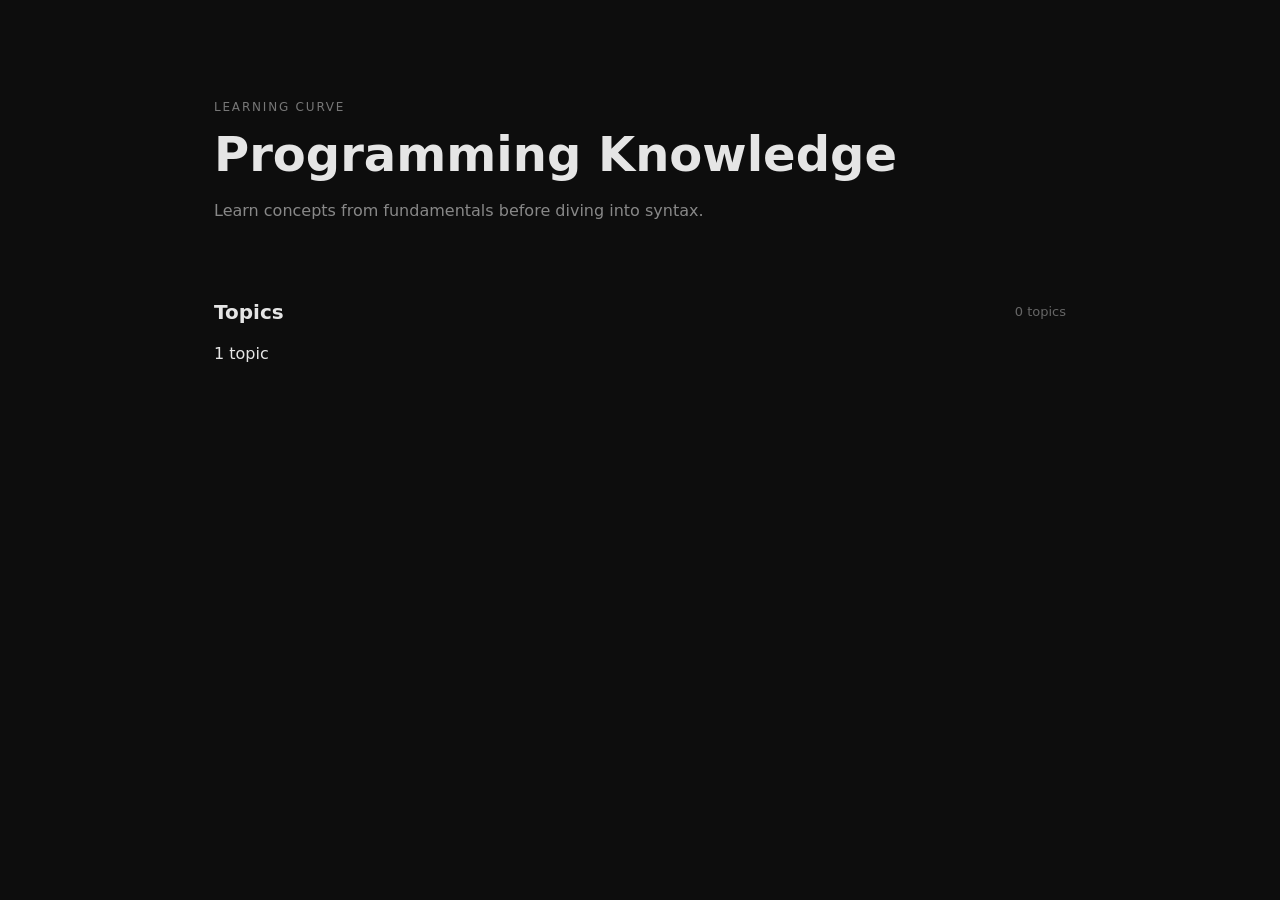
==== index.html @ 0777bcb2 "curves" ====
<!doctype html>
<html lang="en">
	<head>
		<meta charset="UTF-8" />
		<meta name="viewport" content="width=device-width, initial-scale=1.0" />

		<title>Learning Curve</title>

		<link rel="stylesheet" href="./style.css" />
	</head>

	<body>
		<header class="hero">
			<p class="eyebrow">LEARNING CURVE</p>

			<h1>Programming Knowledge</h1>

			<p class="description">
				Learn concepts from fundamentals before diving into syntax.
			</p>
		</header>

		<main>
			<section>
				<div class="section-header">
					<h2>Topics</h2>
					<span id="topic-count">0 topics</span>
				</div>

				<div id="topics" class="topics">
					<!-- JavaScript generates topics here -->
				</div>
			</section>
		</main>

		<script src="./script.js"></script>
	</body>
</html>
---- style.css ----
* {
	box-sizing: border-box;
}

body {
	margin: 0;
	min-height: 100vh;
	font-family: system-ui, sans-serif;
	background: #0d0d0d;
	color: #e5e5e5;
}

.hero {
	max-width: 900px;
	margin: 0 auto;
	padding: 100px 24px 60px;
}

.eyebrow {
	margin: 0 0 12px;
	font-size: 12px;
	letter-spacing: 0.15em;
	color: #777;
}

h1 {
	margin: 0;
	font-size: 48px;
	font-weight: 600;
}

.description {
	max-width: 600px;
	margin-top: 16px;
	color: #888;
	line-height: 1.6;
}

main {
	max-width: 900px;
	margin: 0 auto;
	padding: 0 24px 80px;
}

.section-header {
	display: flex;
	align-items: center;
	justify-content: space-between;
	margin-bottom: 20px;
}

.section-header h2 {
	margin: 0;
	font-size: 20px;
}

#topic-count {
	color: #666;
	font-size: 13px;
}

.topics {
	display: grid;
	gap: 10px;
}

.topic-card {
	display: block;
	padding: 20px;
	border: 1px solid #242424;
	color: #ddd;
	text-decoration: none;
	background: #111;
	transition:
		border-color 150ms ease,
		background 150ms ease;
}

.topic-card:hover {
	border-color: #444;
	background: #151515;
}
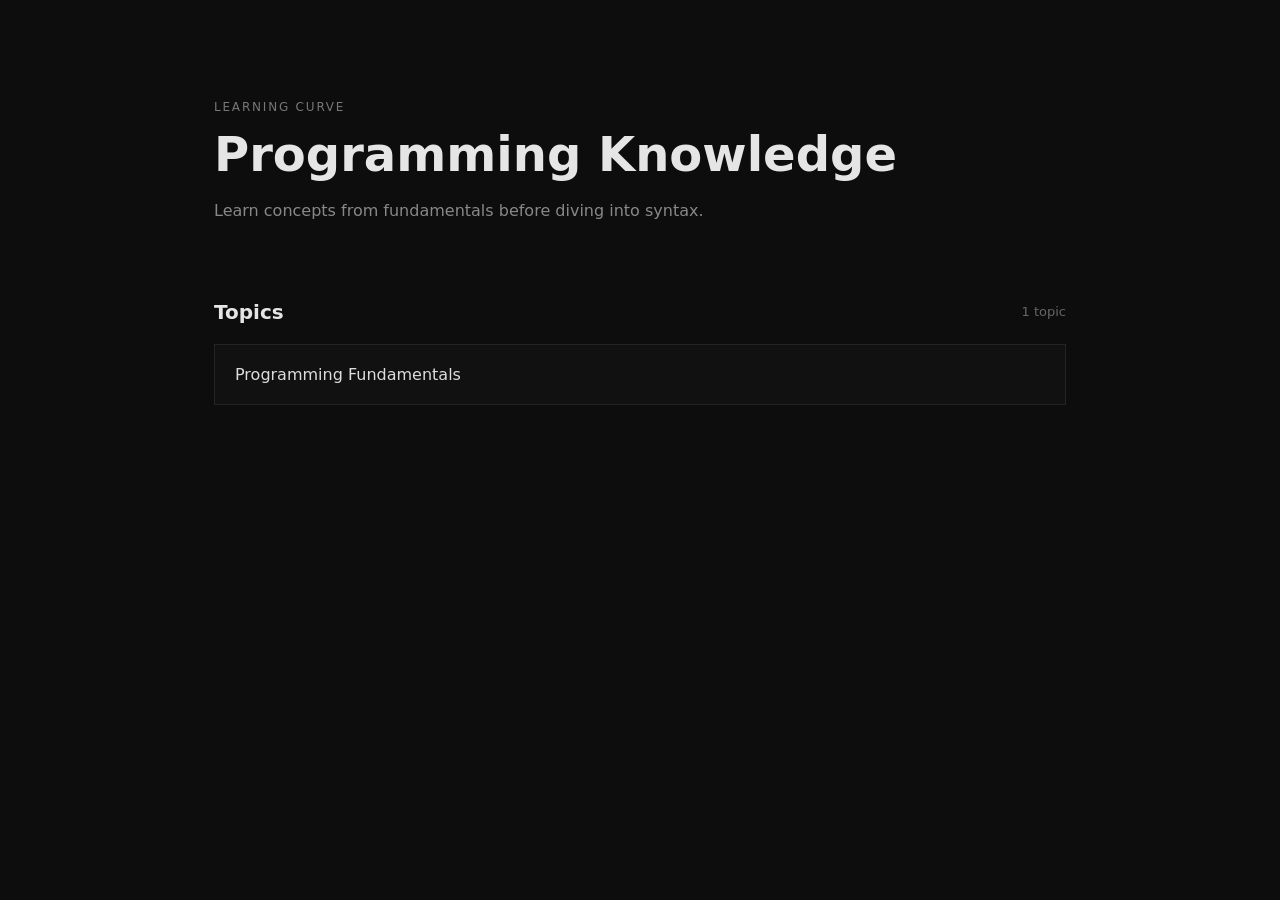
==== commit 073a267d: "Add programming fundamentals topic and styles" ====
--- a/index.html
+++ b/index.html
@@ -28,7 +28,7 @@
 				</div>
 
 				<div id="topics" class="topics">
-					<!-- JavaScript generates topics here -->
+					<!-- Topics are generated by JavaScript -->
 				</div>
 			</section>
 		</main>
--- a/style.css
+++ b/style.css
@@ -1,11 +1,34 @@
 * {
 	box-sizing: border-box;
 }
+html {
+	scrollbar-width: thin;
+	scrollbar-color: #333 transparent;
+}
 
+::-webkit-scrollbar {
+	width: 6px;
+}
+
+::-webkit-scrollbar-track {
+	background: transparent;
+}
+
+::-webkit-scrollbar-thumb {
+	background: #333;
+	border-radius: 0;
+}
+
+::-webkit-scrollbar-thumb:hover {
+	background: #444;
+}
 body {
 	margin: 0;
 	min-height: 100vh;
+	overflow-x: hidden;
+
 	font-family: system-ui, sans-serif;
+
 	background: #0d0d0d;
 	color: #e5e5e5;
 }
@@ -18,13 +41,16 @@
 
 .eyebrow {
 	margin: 0 0 12px;
+
 	font-size: 12px;
 	letter-spacing: 0.15em;
+
 	color: #777;
 }
 
 h1 {
 	margin: 0;
+
 	font-size: 48px;
 	font-weight: 600;
 }
@@ -32,6 +58,7 @@
 .description {
 	max-width: 600px;
 	margin-top: 16px;
+
 	color: #888;
 	line-height: 1.6;
 }
@@ -46,11 +73,13 @@
 	display: flex;
 	align-items: center;
 	justify-content: space-between;
+
 	margin-bottom: 20px;
 }
 
 .section-header h2 {
 	margin: 0;
+
 	font-size: 20px;
 }
 
@@ -66,11 +95,16 @@
 
 .topic-card {
 	display: block;
+
 	padding: 20px;
+
 	border: 1px solid #242424;
+
+	background: #111;
 	color: #ddd;
+
 	text-decoration: none;
-	background: #111;
+
 	transition:
 		border-color 150ms ease,
 		background 150ms ease;
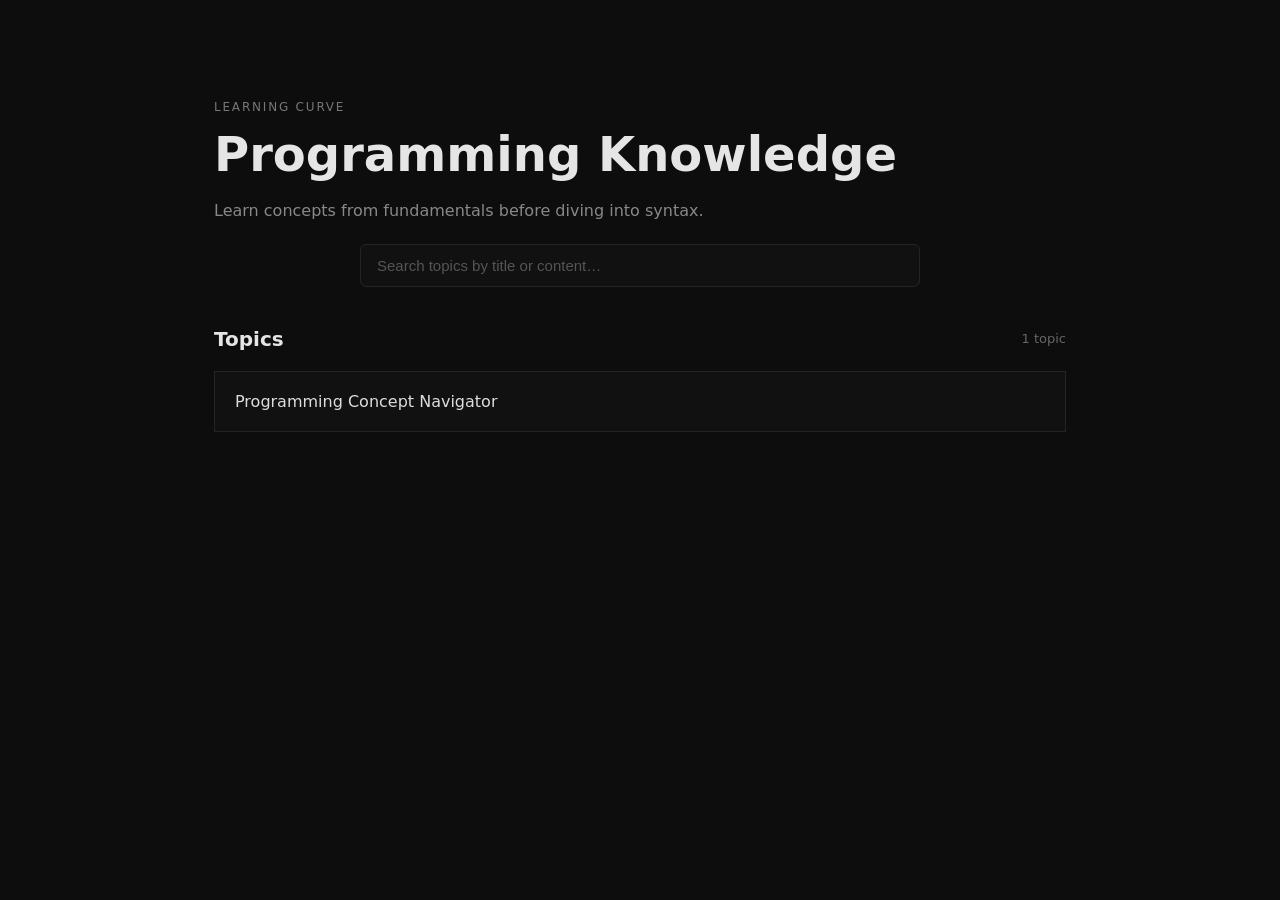
==== commit b9345ed9: "Add dynamic topic index with search: build_index.py scans topics/ and generates index.json + script." ====
--- a/index.html
+++ b/index.html
@@ -11,13 +11,20 @@
 
 	<body>
 		<header class="hero">
-			<p class="eyebrow">LEARNING CURVE</p>
+		  <p class="eyebrow">LEARNING CURVE</p>
 
-			<h1>Programming Knowledge</h1>
+		  <h1>Programming Knowledge</h1>
 
-			<p class="description">
-				Learn concepts from fundamentals before diving into syntax.
-			</p>
+		  <p class="description">
+		    Learn concepts from fundamentals before diving into syntax.
+		  </p>
+		  <input
+		    id="search-input"
+		    class="search-bar"
+		    type="text"
+		    placeholder="Search topics by title or content…"
+		    autocomplete="off"
+		  />
 		</header>
 
 		<main>
@@ -30,7 +37,8 @@
 				<div id="topics" class="topics">
 					<!-- Topics are generated by JavaScript -->
 				</div>
-			</section>
+				<div id="no-results" class="no-results"></div>
+				</section>
 		</main>
 
 		<script src="./script.js"></script>
--- a/style.css
+++ b/style.css
@@ -36,7 +36,7 @@
 .hero {
 	max-width: 900px;
 	margin: 0 auto;
-	padding: 100px 24px 60px;
+	padding: 100px 24px 32px;
 }
 
 .eyebrow {
@@ -57,10 +57,33 @@
 
 .description {
 	max-width: 600px;
-	margin-top: 16px;
+	margin: 16px 0 20px;
 
 	color: #888;
 	line-height: 1.6;
+}
+
+.search-bar {
+	display: block;
+	width: 100%;
+	max-width: 560px;
+	margin: 0 auto 8px;
+	padding: 12px 16px;
+	font-size: 15px;
+	background: #111;
+	border: 1px solid #242424;
+	color: #e5e5e5;
+	border-radius: 6px;
+	outline: none;
+	transition: border-color 150ms ease;
+}
+
+.search-bar::placeholder {
+	color: #555;
+}
+
+.search-bar:focus {
+	border-color: #555;
 }
 
 main {
@@ -114,3 +137,15 @@
 	border-color: #444;
 	background: #151515;
 }
+
+.no-results {
+	margin-top: 24px;
+	padding: 24px;
+	text-align: center;
+	color: #666;
+	font-size: 14px;
+	background: #111;
+	border: 1px dashed #242424;
+	border-radius: 6px;
+	display: none;
+}
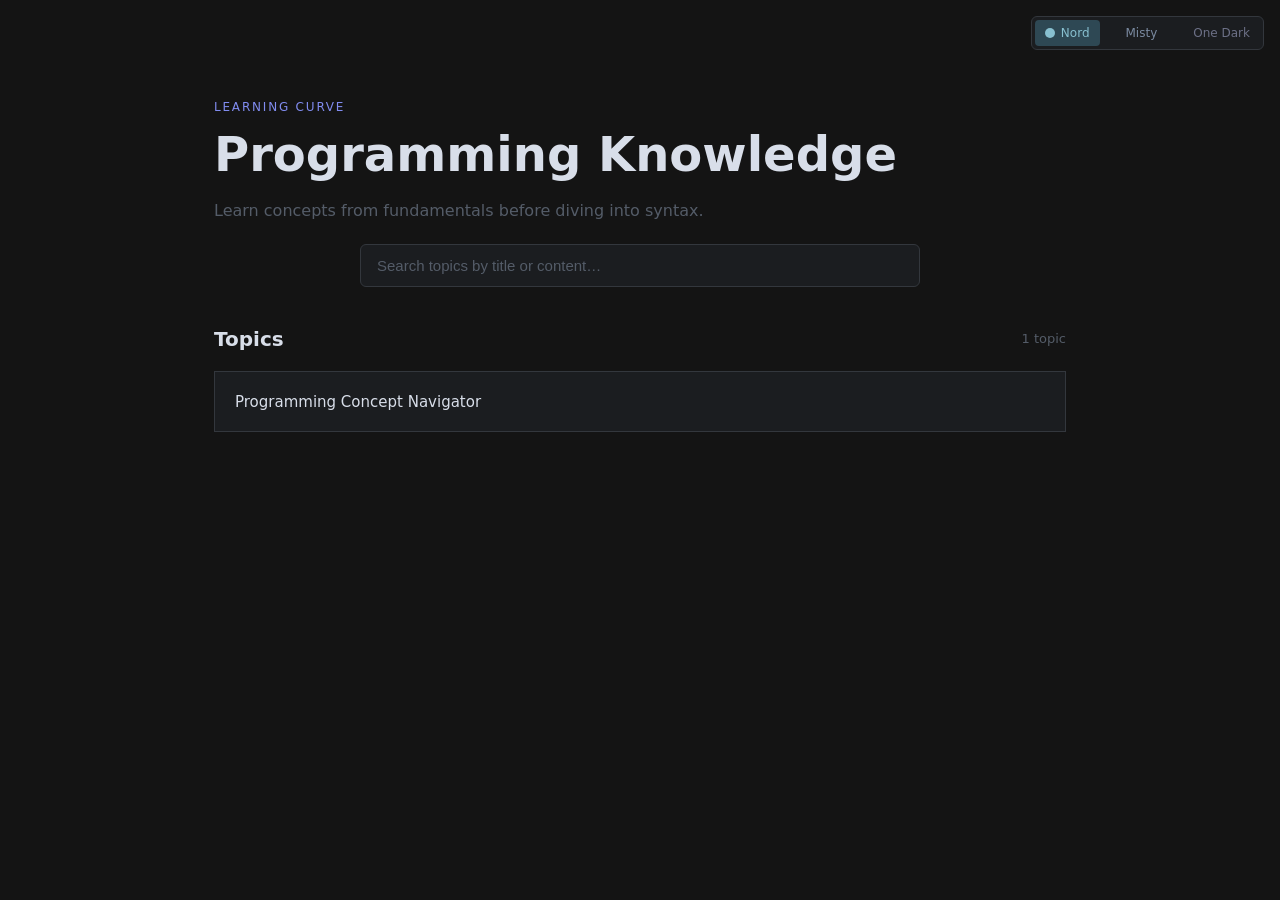
==== commit 87da1513: "Add 3-theme token system: nord, misty, onedark — single data-theme attribute controls all colors acr" ====
--- a/index.html
+++ b/index.html
@@ -7,10 +7,12 @@
 		<title>Learning Curve</title>
 
 		<link rel="stylesheet" href="./style.css" />
+		<link rel="stylesheet" href="./themes.css" />
 	</head>
 
 	<body>
-		<header class="hero">
+		<div id="theme-switcher"></div>
+	<header class="hero">
 		  <p class="eyebrow">LEARNING CURVE</p>
 
 		  <h1>Programming Knowledge</h1>
@@ -41,6 +43,7 @@
 				</section>
 		</main>
 
-		<script src="./script.js"></script>
+		<script src="./theme.js"></script>
+	<script src="./script.js"></script>
 	</body>
 </html>
--- a/style.css
+++ b/style.css
@@ -1,151 +1,255 @@
+/* ============================================================
+   Landing page — all colours via [data-theme] tokens.
+   See themes.css for the three palettes: nord | misty | onedark
+   ============================================================ */
+
 * {
-	box-sizing: border-box;
-}
+  box-sizing: border-box;
+}
+
 html {
-	scrollbar-width: thin;
-	scrollbar-color: #333 transparent;
+  scrollbar-width: thin;
+  scrollbar-color: var(--border) transparent;
 }
 
 ::-webkit-scrollbar {
-	width: 6px;
+  width: 6px;
 }
 
 ::-webkit-scrollbar-track {
-	background: transparent;
+  background: transparent;
 }
 
 ::-webkit-scrollbar-thumb {
-	background: #333;
-	border-radius: 0;
+  background: var(--border);
+  border-radius: 0;
 }
 
 ::-webkit-scrollbar-thumb:hover {
-	background: #444;
-}
+  background: var(--faint);
+}
+
 body {
-	margin: 0;
-	min-height: 100vh;
-	overflow-x: hidden;
-
-	font-family: system-ui, sans-serif;
-
-	background: #0d0d0d;
-	color: #e5e5e5;
-}
+  margin: 0;
+  min-height: 100vh;
+  overflow-x: hidden;
+
+  font-family: var(--font-sans);
+
+  background: var(--bg);
+  color: var(--text);
+}
+
+/* ---------- Hero ---------- */
 
 .hero {
-	max-width: 900px;
-	margin: 0 auto;
-	padding: 100px 24px 32px;
+  max-width: 900px;
+  margin: 0 auto;
+  padding: 100px 24px 32px;
 }
 
 .eyebrow {
-	margin: 0 0 12px;
-
-	font-size: 12px;
-	letter-spacing: 0.15em;
-
-	color: #777;
+  margin: 0 0 12px;
+
+  font-size: 12px;
+  letter-spacing: 0.15em;
+
+  color: var(--muted);
 }
 
 h1 {
-	margin: 0;
-
-	font-size: 48px;
-	font-weight: 600;
+  margin: 0;
+
+  font-size: 48px;
+  font-weight: 600;
 }
 
 .description {
-	max-width: 600px;
-	margin: 16px 0 20px;
-
-	color: #888;
-	line-height: 1.6;
-}
+  max-width: 600px;
+  margin: 16px 0 20px;
+
+  color: var(--faint);
+  line-height: 1.6;
+}
+
+/* ---------- Search ---------- */
 
 .search-bar {
-	display: block;
-	width: 100%;
-	max-width: 560px;
-	margin: 0 auto 8px;
-	padding: 12px 16px;
-	font-size: 15px;
-	background: #111;
-	border: 1px solid #242424;
-	color: #e5e5e5;
-	border-radius: 6px;
-	outline: none;
-	transition: border-color 150ms ease;
+  display: block;
+  width: 100%;
+  max-width: 560px;
+  margin: 0 auto 8px;
+  padding: 12px 16px;
+  font-size: 15px;
+
+  background: var(--panel);
+  border: 1px solid var(--border);
+  color: var(--text);
+  border-radius: var(--radius-sm);
+  outline: none;
+  transition: border-color 150ms ease;
 }
 
 .search-bar::placeholder {
-	color: #555;
+  color: var(--faint);
 }
 
 .search-bar:focus {
-	border-color: #555;
-}
+  border-color: var(--accent-2);
+}
+
+/* ---------- Main ---------- */
 
 main {
-	max-width: 900px;
-	margin: 0 auto;
-	padding: 0 24px 80px;
+  max-width: 900px;
+  margin: 0 auto;
+  padding: 0 24px 80px;
 }
 
 .section-header {
-	display: flex;
-	align-items: center;
-	justify-content: space-between;
-
-	margin-bottom: 20px;
+  display: flex;
+  align-items: center;
+  justify-content: space-between;
+
+  margin-bottom: 20px;
 }
 
 .section-header h2 {
-	margin: 0;
-
-	font-size: 20px;
+  margin: 0;
+  font-size: 20px;
 }
 
 #topic-count {
-	color: #666;
-	font-size: 13px;
-}
+  color: var(--faint);
+  font-size: 13px;
+}
+
+/* ---------- Topic cards ---------- */
 
 .topics {
-	display: grid;
-	gap: 10px;
+  display: grid;
+  gap: 10px;
 }
 
 .topic-card {
-	display: block;
-
-	padding: 20px;
-
-	border: 1px solid #242424;
-
-	background: #111;
-	color: #ddd;
-
-	text-decoration: none;
-
-	transition:
-		border-color 150ms ease,
-		background 150ms ease;
+  display: block;
+
+  padding: 20px;
+
+  border: 1px solid var(--border);
+  background: var(--panel);
+  color: var(--text);
+
+  text-decoration: none;
+
+  transition:
+    border-color 150ms ease,
+    background 150ms ease;
 }
 
 .topic-card:hover {
-	border-color: #444;
-	background: #151515;
-}
+  border-color: var(--accent-2);
+  background: var(--hover-bg);
+}
+
+.topic-title {
+  font-size: 15px;
+  font-weight: 500;
+}
+
+.topic-match {
+  display: block;
+  margin-top: 6px;
+  font-size: 12px;
+  color: var(--muted);
+}
+
+/* ---------- No results ---------- */
 
 .no-results {
-	margin-top: 24px;
-	padding: 24px;
-	text-align: center;
-	color: #666;
-	font-size: 14px;
-	background: #111;
-	border: 1px dashed #242424;
-	border-radius: 6px;
-	display: none;
-}
+  margin-top: 24px;
+  padding: 24px;
+  text-align: center;
+  color: var(--faint);
+  font-size: 14px;
+
+  background: var(--panel);
+  border: 1px dashed var(--border);
+  border-radius: var(--radius-sm);
+  display: none;
+}
+
+/* ---------- Theme switcher ---------- */
+
+.theme-switcher {
+  position: fixed;
+  top: 16px;
+  right: 16px;
+  z-index: 100;
+
+  display: flex;
+  background: var(--panel);
+  border: 1px solid var(--border);
+  border-radius: var(--radius-sm);
+  padding: 3px;
+  overflow: hidden;
+}
+
+.theme-btn {
+  display: flex;
+  align-items: center;
+  gap: 6px;
+
+  border: none;
+  background: transparent;
+  color: var(--faint);
+  font: inherit;
+  font-size: 12px;
+  padding: 6px 10px;
+  cursor: pointer;
+  border-radius: 4px;
+  transition: background 120ms, color 120ms;
+  white-space: nowrap;
+}
+
+.theme-btn:hover {
+  color: var(--text);
+  background: var(--hover-bg);
+}
+
+.theme-btn.active {
+  background: var(--accent-soft);
+  color: var(--accent);
+}
+
+.theme-btn .dot {
+  width: 10px;
+  height: 10px;
+  border-radius: 50%;
+  flex-shrink: 0;
+}
+
+[data-theme="nord"]    .theme-btn[data-theme="nord"]    .dot { background: #88c0d0; }
+[data-theme="misty"]   .theme-btn[data-theme="misty"]   .dot { background: #3b6cb7; }
+[data-theme="onedark"] .theme-btn[data-theme="onedark"] .dot { background: #89b4fa; }
+
+/* ---------- Responsive ---------- */
+
+@media (max-width: 600px) {
+  .hero {
+    padding-top: 60px;
+  }
+
+  h1 {
+    font-size: 32px;
+  }
+
+  .theme-switcher {
+    top: 12px;
+    right: 12px;
+  }
+
+  .theme-btn .label {
+    display: none;
+  }
+}
--- a/themes.css
+++ b/themes.css
@@ -0,0 +1,93 @@
+/* ============================================================
+   Theme tokens — set on <html data-theme="...">
+   Themes: nord | misty | onedark
+   ============================================================ */
+
+/* ---------- Shared primitives (same across all themes) ---------- */
+:root,
+[data-theme] {
+  --radius-sm: 6px;
+  --radius-md: 10px;
+  --radius-lg: 12px;
+  --font-sans: system-ui, -apple-system, "Segoe UI", Roboto, sans-serif;
+}
+
+/* ============================================================
+   nord
+   ============================================================ */
+[data-theme="nord"] {
+  /* background surface hierarchy */
+  --bg:          #141414;   /* page background        */
+  --panel:       #1b1d20;   /* cards / input surfaces */
+  --panel-2:     #212428;   /* nested panels          */
+  --border:      #33373d;   /* borders / dividers     */
+  --border-soft: #2a2d32;
+
+  /* text */
+  --text:        #d8dee9;
+  --muted:       #818cf0;   /* muted label / eyebrow  */
+  --faint:       #545c68;
+
+  /* accent */
+  --accent:      #88c0d0;   /* primary accent         */
+  --accent-2:    #5e81ac;   /* secondary / focus      */
+  --accent-soft: #2e4854;
+
+  /* surface tint for hover */
+  --hover-bg:    #252830;
+
+  /* code blocks */
+  --code-bg:     #11111b;
+  --code-border: #2e3440;
+  --code-text:   #d8dee9;
+}
+
+/* ============================================================
+   misty
+   ============================================================ */
+[data-theme="misty"] {
+  --bg:          #eef2f7;
+  --panel:       #ffffff;
+  --panel-2:     #f7f9fc;
+  --border:      #d3dce8;
+  --border-soft: #e3e9f2;
+
+  --text:        #1f2a37;
+  --muted:       #4a6fa5;
+  --faint:       #7a8aa0;
+
+  --accent:      #3b6cb7;
+  --accent-2:    #6a8fc9;
+  --accent-soft: #dce6f5;
+
+  --hover-bg:    #f0f4fa;
+
+  --code-bg:     #e9eef5;
+  --code-border: #cdd8e8;
+  --code-text:   #1f2a37;
+}
+
+/* ============================================================
+   onedark
+   ============================================================ */
+[data-theme="onedark"] {
+  --bg:          #1e1e2e;
+  --panel:       #252536;
+  --panel-2:     #2a2a3d;
+  --border:      #363650;
+  --border-soft: #2e2e44;
+
+  --text:        #cdd6f4;
+  --muted:       #a6adc8;
+  --faint:       #6c7086;
+
+  --accent:      #89b4fa;
+  --accent-2:    #b4befe;
+  --accent-soft: #313244;
+
+  --hover-bg:    #2a2a3d;
+
+  --code-bg:     #181825;
+  --code-border: #313244;
+  --code-text:   #cdd6f4;
+}
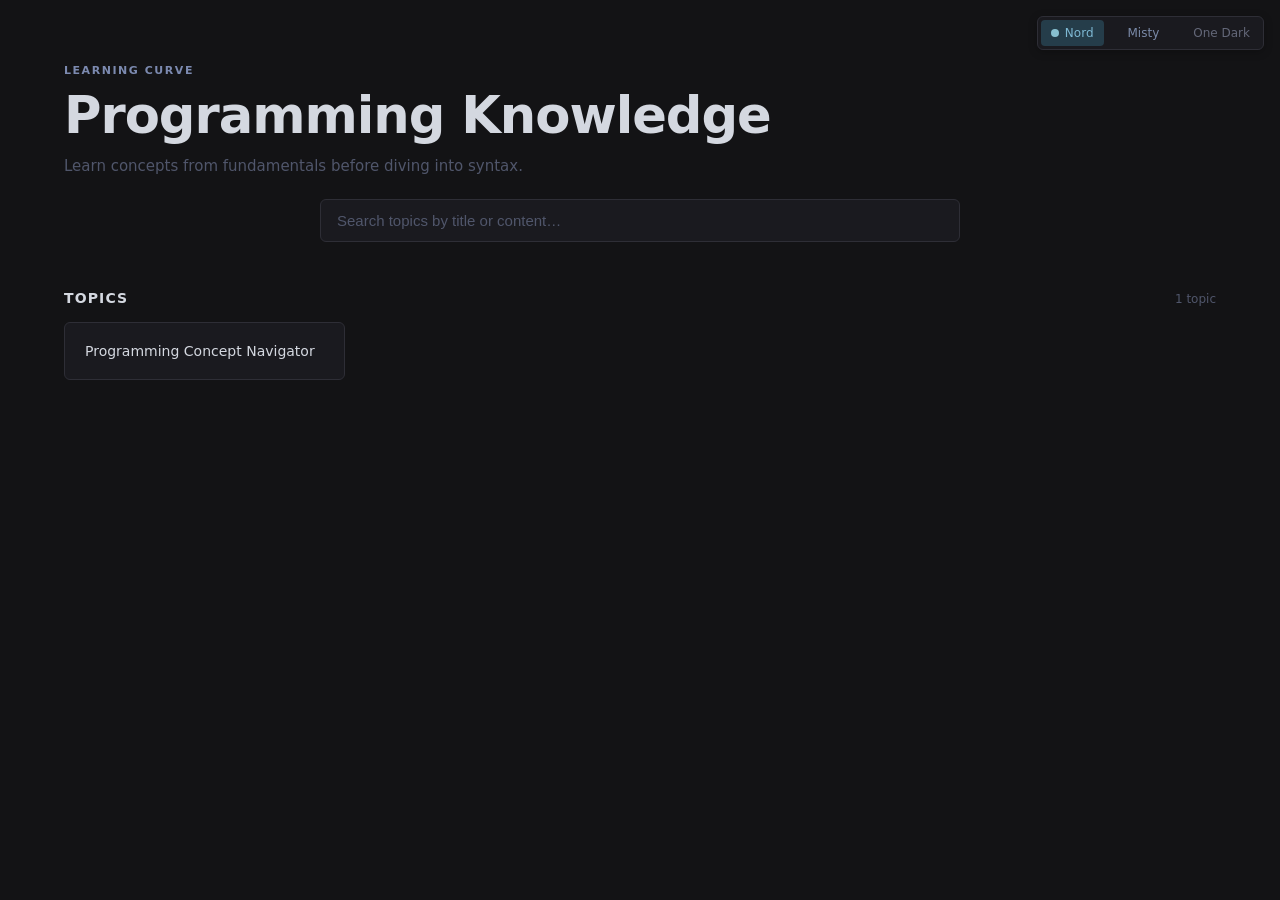
==== commit ed1fd4ca: "Remove dead code, duplicates, zombie theme wiring - Fix sw.js: path-agnostic duplicate detection so " ====
--- a/index.html
+++ b/index.html
@@ -7,26 +7,32 @@
 		<title>Learning Curve</title>
 
 		<link rel="stylesheet" href="./style.css" />
-		<link rel="stylesheet" href="./themes.css" />
+
+		<!-- Service Worker: makes the theme switcher global across all pages -->
+		<script>
+			if ("serviceWorker" in navigator) {
+				navigator.serviceWorker.register("./sw.js").catch(function () {});
+			}
+		</script>
 	</head>
 
 	<body>
-		<div id="theme-switcher"></div>
-	<header class="hero">
-		  <p class="eyebrow">LEARNING CURVE</p>
+		<script src="./theme.js"></script>
+		<header class="hero">
+			<p class="eyebrow">LEARNING CURVE</p>
 
-		  <h1>Programming Knowledge</h1>
+			<h1>Programming Knowledge</h1>
 
-		  <p class="description">
-		    Learn concepts from fundamentals before diving into syntax.
-		  </p>
-		  <input
-		    id="search-input"
-		    class="search-bar"
-		    type="text"
-		    placeholder="Search topics by title or content…"
-		    autocomplete="off"
-		  />
+			<p class="description">
+				Learn concepts from fundamentals before diving into syntax.
+			</p>
+			<input
+				id="search-input"
+				class="search-bar"
+				type="text"
+				placeholder="Search topics by title or content…"
+				autocomplete="off"
+			/>
 		</header>
 
 		<main>
@@ -35,15 +41,13 @@
 					<h2>Topics</h2>
 					<span id="topic-count">0 topics</span>
 				</div>
-
 				<div id="topics" class="topics">
 					<!-- Topics are generated by JavaScript -->
 				</div>
 				<div id="no-results" class="no-results"></div>
-				</section>
+			</section>
 		</main>
 
-		<script src="./theme.js"></script>
-	<script src="./script.js"></script>
+		<script src="./script.js"></script>
 	</body>
 </html>
--- a/style.css
+++ b/style.css
@@ -1,6 +1,7 @@
 /* ============================================================
-   Landing page — all colours via [data-theme] tokens.
-   See themes.css for the three palettes: nord | misty | onedark
+   Landing page — bento grid layout, matte finish.
+   All colours via [data-theme] tokens.
+   See themes.css for palettes: nord | misty | onedark
    ============================================================ */
 
 * {
@@ -33,61 +34,63 @@
   margin: 0;
   min-height: 100vh;
   overflow-x: hidden;
-
   font-family: var(--font-sans);
-
   background: var(--bg);
   color: var(--text);
 }
 
-/* ---------- Hero ---------- */
+/* ============================================================
+   Hero
+   ============================================================ */
 
 .hero {
-  max-width: 900px;
+  max-width: 1200px;
   margin: 0 auto;
-  padding: 100px 24px 32px;
+  padding: 64px 24px 32px;
 }
 
 .eyebrow {
-  margin: 0 0 12px;
-
-  font-size: 12px;
-  letter-spacing: 0.15em;
-
+  margin: 0 0 10px;
+  font-size: 11px;
+  font-weight: 600;
+  letter-spacing: 0.14em;
+  text-transform: uppercase;
   color: var(--muted);
 }
 
 h1 {
   margin: 0;
-
-  font-size: 48px;
+  font-size: clamp(32px, 4vw, 52px);
   font-weight: 600;
+  line-height: 1.1;
+  letter-spacing: -0.02em;
 }
 
 .description {
-  max-width: 600px;
-  margin: 16px 0 20px;
-
-  color: var(--faint);
-  line-height: 1.6;
-}
-
-/* ---------- Search ---------- */
+  max-width: 560px;
+  margin: 12px 0 20px;
+  color: var(--faint);
+  line-height: 1.55;
+  font-size: 15px;
+}
+
+/* ============================================================
+   Search
+   ============================================================ */
 
 .search-bar {
   display: block;
   width: 100%;
-  max-width: 560px;
-  margin: 0 auto 8px;
+  max-width: 640px;
+  margin: 0 auto 16px;
   padding: 12px 16px;
   font-size: 15px;
-
   background: var(--panel);
   border: 1px solid var(--border);
   color: var(--text);
   border-radius: var(--radius-sm);
   outline: none;
-  transition: border-color 150ms ease;
+  transition: border-color 150ms ease, box-shadow 150ms ease;
 }
 
 .search-bar::placeholder {
@@ -96,110 +99,185 @@
 
 .search-bar:focus {
   border-color: var(--accent-2);
-}
-
-/* ---------- Main ---------- */
+  box-shadow: 0 0 0 3px var(--accent-soft);
+}
+
+/* ============================================================
+   Main layout
+   ============================================================ */
 
 main {
-  max-width: 900px;
+  max-width: 1200px;
   margin: 0 auto;
   padding: 0 24px 80px;
 }
 
 .section-header {
   display: flex;
-  align-items: center;
+  align-items: baseline;
   justify-content: space-between;
-
-  margin-bottom: 20px;
+  margin-bottom: 16px;
 }
 
 .section-header h2 {
   margin: 0;
-  font-size: 20px;
+  font-size: 14px;
+  font-weight: 600;
+  letter-spacing: 0.08em;
+  text-transform: uppercase;
 }
 
 #topic-count {
   color: var(--faint);
-  font-size: 13px;
-}
-
-/* ---------- Topic cards ---------- */
+  font-size: 12px;
+}
+
+/* ============================================================
+   Bento grid
+   ============================================================ */
 
 .topics {
   display: grid;
+  grid-template-columns: repeat(auto-fill, minmax(280px, 1fr));
   gap: 10px;
 }
+
+/* Featured card: span 2 columns */
+.topics .topic-card.featured {
+  grid-column: span 2;
+  padding: 22px 24px;
+}
+
+.topics .topic-card.featured .topic-title {
+  font-size: 18px;
+}
+
+/* Large card: 2x2 bento block */
+.topics .topic-card.large {
+  grid-column: span 2;
+  display: grid;
+  grid-template-rows: 1fr 1fr;
+  grid-template-columns: 1fr 1fr;
+  gap: 10px;
+}
+
+.topics .topic-card.large .card-left  { grid-row: 1; grid-column: 1; }
+.topics .topic-card.large .card-right { grid-row: 1; grid-column: 2; }
+.topics .topic-card.large .card-full  { grid-row: 2; grid-column: 1 / -1; }
+
+/* ---------- Topic card ---------- */
 
 .topic-card {
   display: block;
-
-  padding: 20px;
-
+  padding: 18px 20px;
   border: 1px solid var(--border);
   background: var(--panel);
   color: var(--text);
-
   text-decoration: none;
-
+  border-radius: var(--radius-sm);
   transition:
     border-color 150ms ease,
-    background 150ms ease;
+    background 150ms ease,
+    transform 120ms ease;
 }
 
 .topic-card:hover {
   border-color: var(--accent-2);
   background: var(--hover-bg);
-}
+  transform: translateY(-1px);
+}
+
+/* Large card sub-cards */
+.topics .topic-card.large .card-left,
+.topics .topic-card.large .card-right,
+.topics .topic-card.large .card-full {
+  display: block;
+  padding: 14px 16px;
+  border: 1px solid var(--border-soft);
+  background: var(--panel);
+  color: var(--text);
+  text-decoration: none;
+  border-radius: var(--radius-sm);
+  transition: border-color 150ms ease, background 150ms ease;
+}
+
+.topics .topic-card.large .card-left:hover,
+.topics .topic-card.large .card-right:hover,
+.topics .topic-card.large .card-full:hover {
+  border-color: var(--accent-2);
+  background: var(--hover-bg);
+}
+
+/* ---------- Card content ---------- */
 
 .topic-title {
-  font-size: 15px;
+  font-size: 14px;
   font-weight: 500;
+  line-height: 1.4;
 }
 
 .topic-match {
   display: block;
   margin-top: 6px;
-  font-size: 12px;
+  font-size: 11px;
   color: var(--muted);
+}
+
+.topic-card .topic-meta {
+  display: flex;
+  align-items: center;
+  gap: 8px;
+  margin-top: 10px;
+  font-size: 11px;
+  color: var(--faint);
+}
+
+.topic-card .topic-meta .badge {
+  display: inline-block;
+  padding: 2px 7px;
+  border-radius: 99px;
+  background: var(--accent-soft);
+  color: var(--accent);
+  font-size: 10px;
+  font-weight: 500;
 }
 
 /* ---------- No results ---------- */
 
 .no-results {
   margin-top: 24px;
-  padding: 24px;
+  padding: 32px;
   text-align: center;
   color: var(--faint);
   font-size: 14px;
-
   background: var(--panel);
   border: 1px dashed var(--border);
   border-radius: var(--radius-sm);
   display: none;
 }
 
-/* ---------- Theme switcher ---------- */
+/* ============================================================
+   Theme switcher — top right pill
+   ============================================================ */
 
 .theme-switcher {
   position: fixed;
   top: 16px;
   right: 16px;
   z-index: 100;
-
   display: flex;
   background: var(--panel);
   border: 1px solid var(--border);
   border-radius: var(--radius-sm);
   padding: 3px;
   overflow: hidden;
+  box-shadow: 0 2px 8px rgba(0,0,0,0.25);
 }
 
 .theme-btn {
   display: flex;
   align-items: center;
   gap: 6px;
-
   border: none;
   background: transparent;
   color: var(--faint);
@@ -223,8 +301,8 @@
 }
 
 .theme-btn .dot {
-  width: 10px;
-  height: 10px;
+  width: 8px;
+  height: 8px;
   border-radius: 50%;
   flex-shrink: 0;
 }
@@ -232,24 +310,55 @@
 [data-theme="nord"]    .theme-btn[data-theme="nord"]    .dot { background: #88c0d0; }
 [data-theme="misty"]   .theme-btn[data-theme="misty"]   .dot { background: #3b6cb7; }
 [data-theme="onedark"] .theme-btn[data-theme="onedark"] .dot { background: #89b4fa; }
-
-/* ---------- Responsive ---------- */
+[data-theme="matte"]   .theme-btn[data-theme="matte"]   .dot { background: #a8b4d0; }
+
+/* ============================================================
+   Responsive
+   ============================================================ */
+
+@media (max-width: 900px) {
+  .topics {
+    grid-template-columns: repeat(auto-fill, minmax(240px, 1fr));
+  }
+  .topic-card.featured,
+  .topic-card.large {
+    grid-column: span 1;
+  }
+  .topic-card.large {
+    display: block;
+  }
+  .topic-card.large .card-left,
+  .topic-card.large .card-right,
+  .topic-card.large .card-full {
+    display: none;
+  }
+  .topic-card.large .topic-title {
+    font-size: 15px;
+  }
+}
 
 @media (max-width: 600px) {
   .hero {
-    padding-top: 60px;
-  }
-
+    padding-top: 40px;
+  }
   h1 {
-    font-size: 32px;
-  }
-
+    font-size: 28px;
+  }
+  .description {
+    font-size: 14px;
+  }
   .theme-switcher {
-    top: 12px;
-    right: 12px;
-  }
-
+    top: 10px;
+    right: 10px;
+  }
   .theme-btn .label {
     display: none;
   }
-}
+  .topics {
+    grid-template-columns: 1fr;
+  }
+  .topic-card.featured,
+  .topic-card.large {
+    grid-column: span 1;
+  }
+}
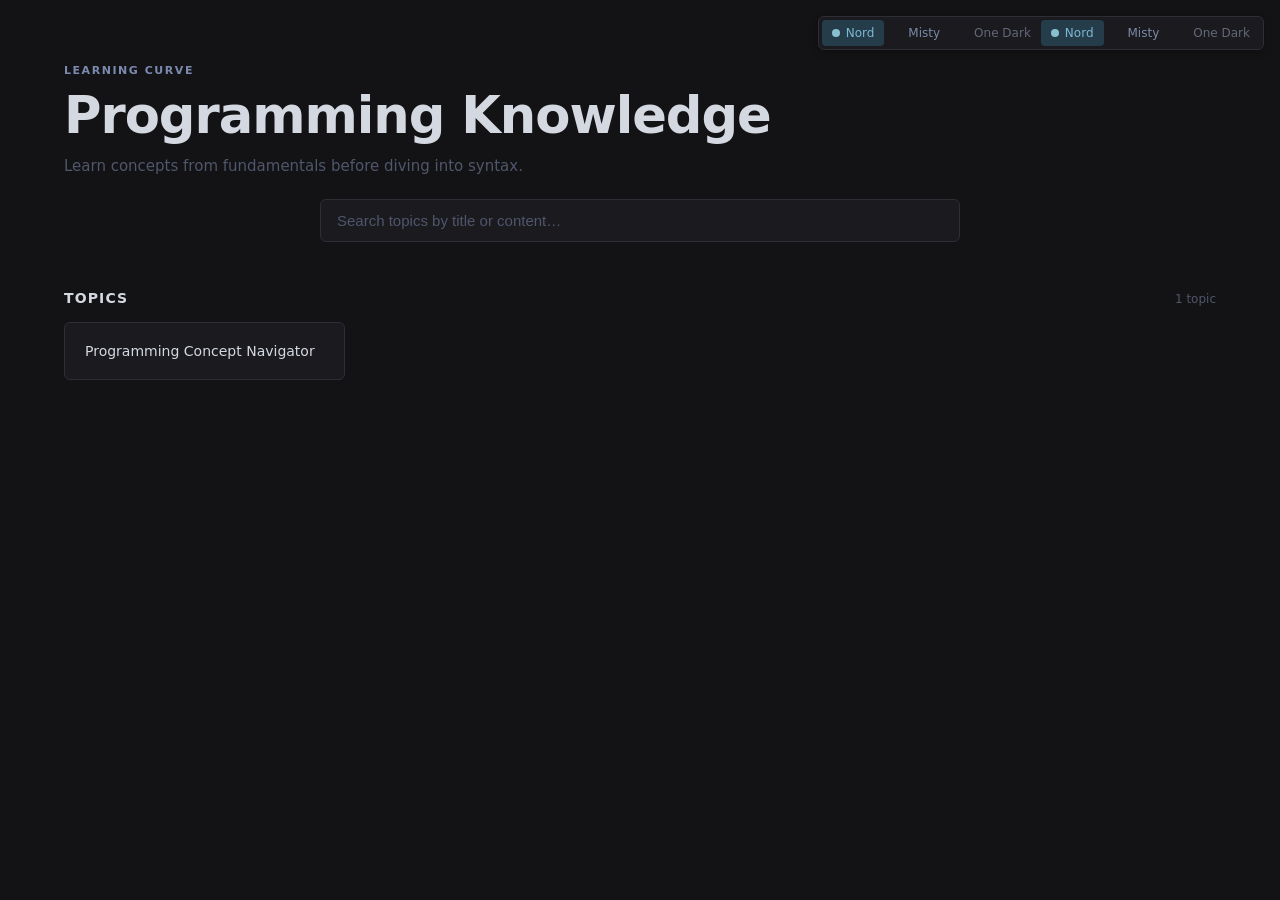
==== commit d8881155: "Fix landing page theme switcher: move theme.js to end of body so DOM is ready when boot() runs; bump" ====
--- a/index.html
+++ b/index.html
@@ -49,5 +49,6 @@
 		</main>
 
 		<script src="./script.js"></script>
-	</body>
+		<script src="./theme.js"></script>
+		</body>
 </html>
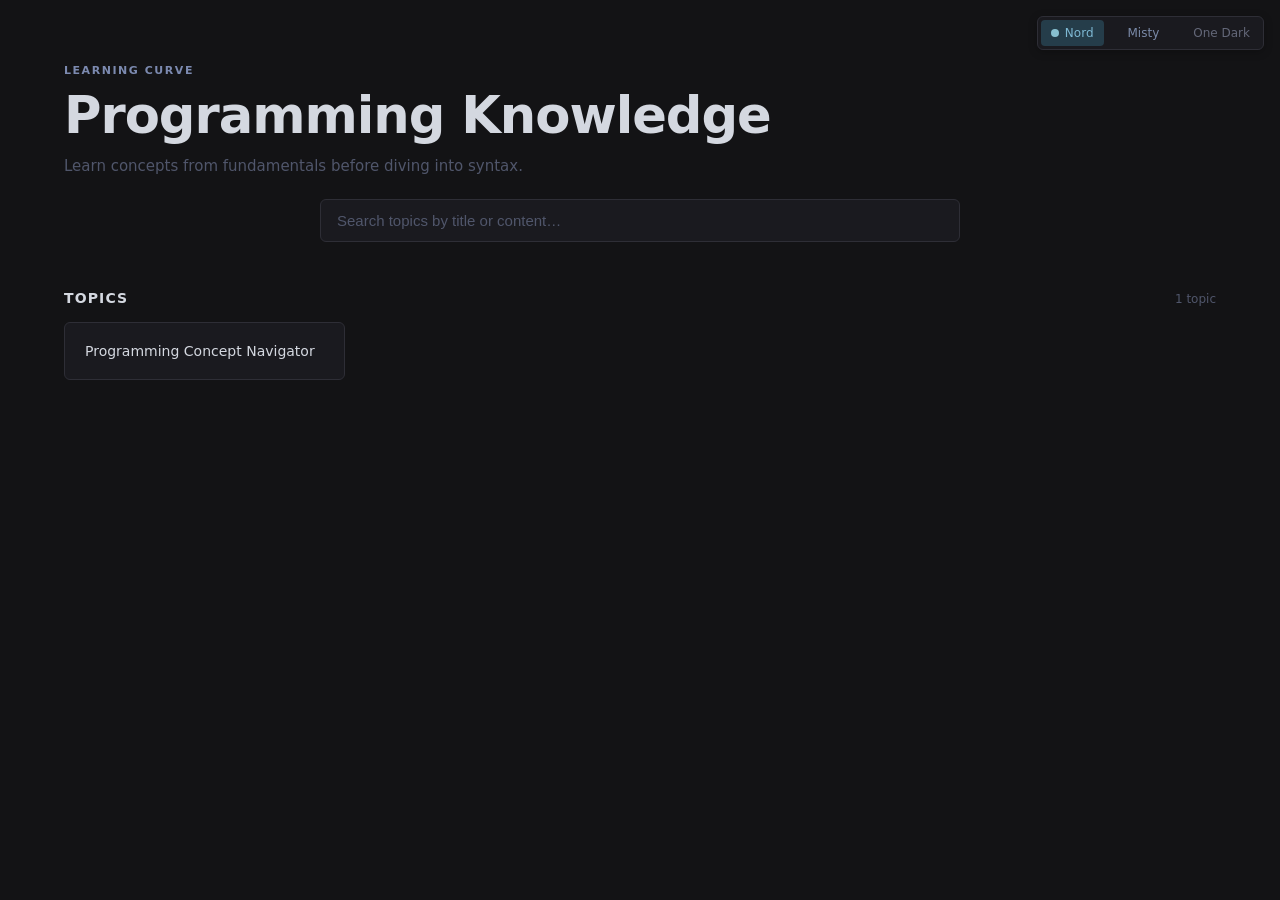
==== commit b5513708: "Fix landing page theme switcher: remove duplicate theme.js load at body start; add resolved flag to " ====
--- a/index.html
+++ b/index.html
@@ -17,7 +17,6 @@
 	</head>
 
 	<body>
-		<script src="./theme.js"></script>
 		<header class="hero">
 			<p class="eyebrow">LEARNING CURVE</p>
 
